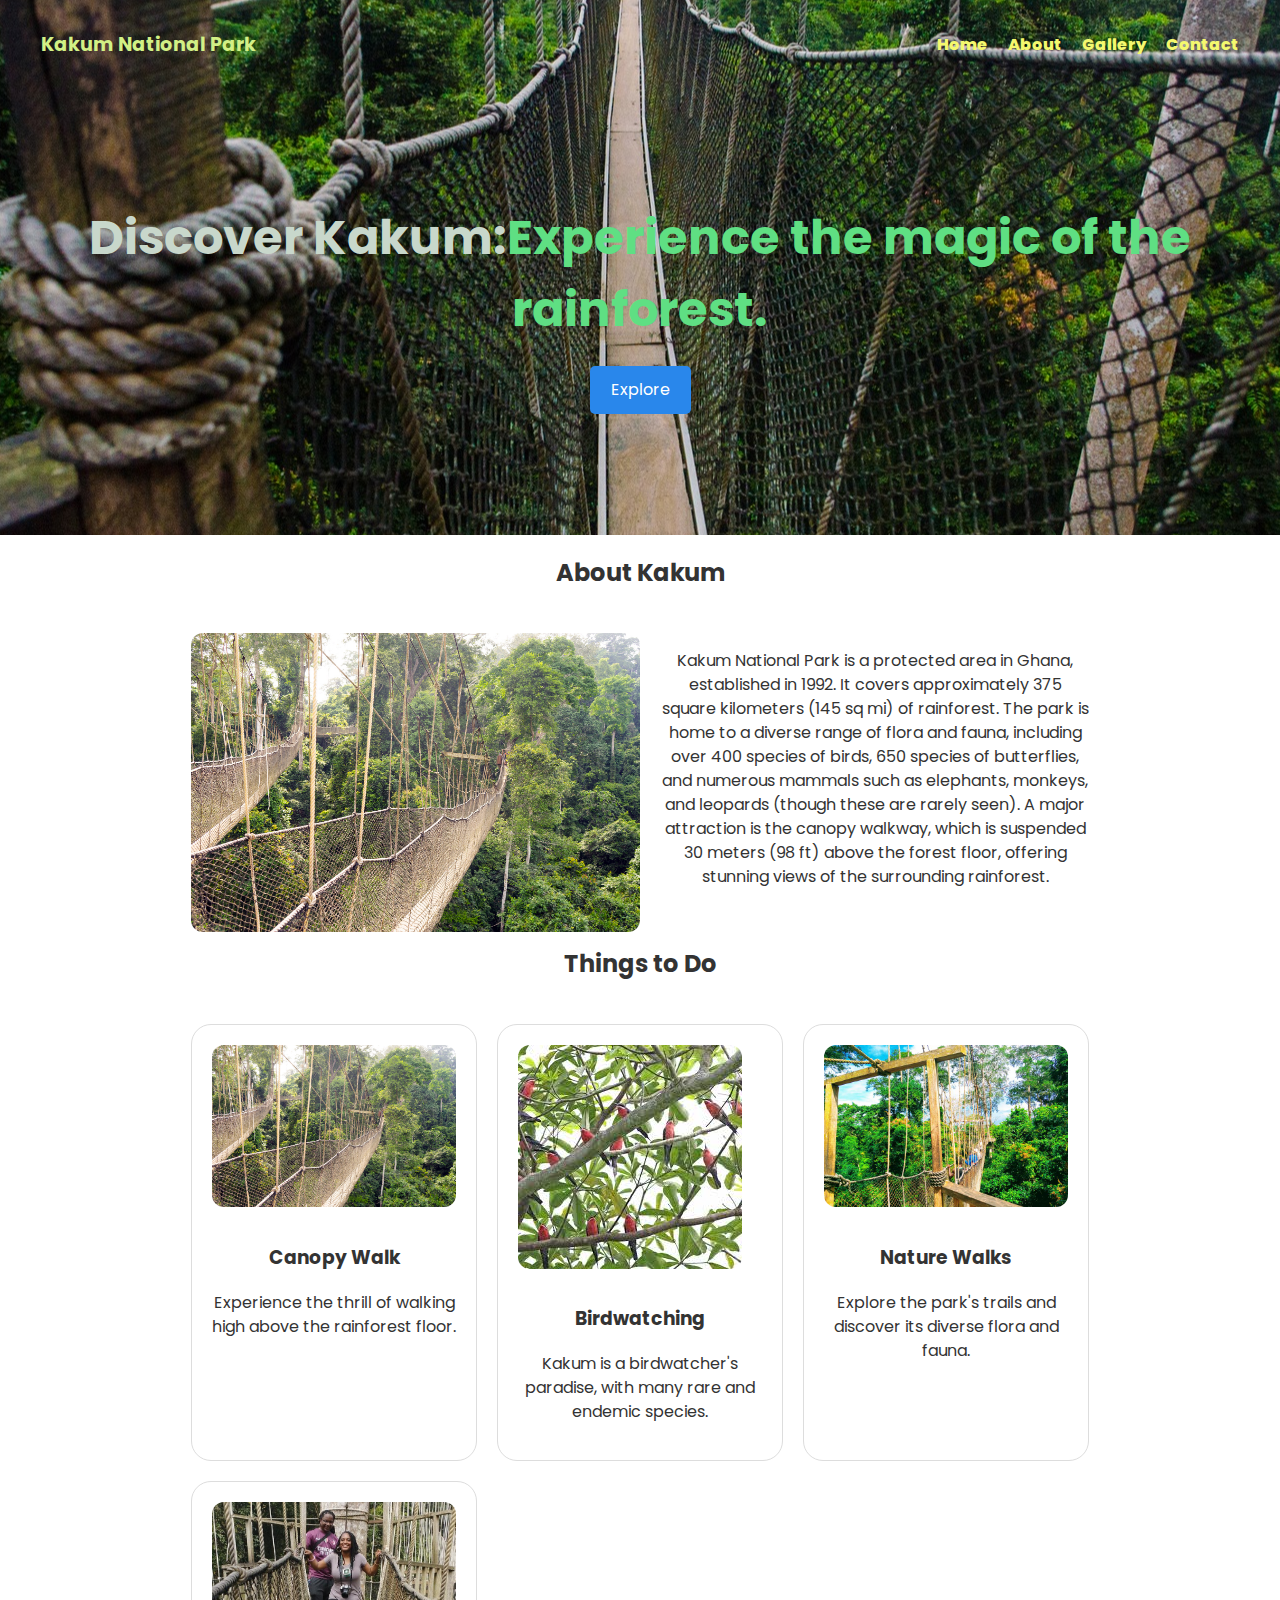
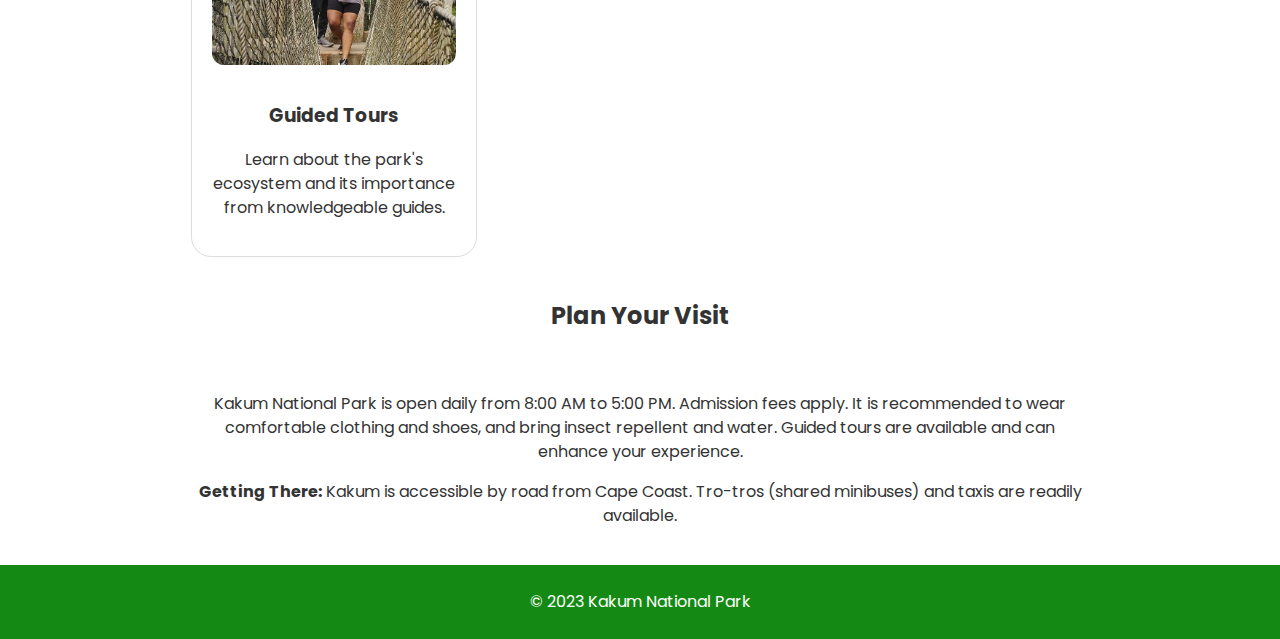
==== Pearson website- JOHN AWUKU SEDEM/index.html @ 00d8217b "Update and rename Index.html to index.html" ====
<!DOCTYPE html>
<html lang="en">
<head>
    <meta charset="UTF-8">
    <meta name="viewport" content="width=device-width, initial-scale=1.0">
    <title>Kakum National Park</title>
    <link rel="stylesheet" href="Style.css">  <link rel="preconnect" href="https://fonts.googleapis.com">
    <link rel="preconnect" href="https://fonts.gstatic.com" crossorigin>
    <link href="https://fonts.googleapis.com/css2?family=Poppins:wght@400;700&display=swap" rel="stylesheet">

</head>
<body>

    <header>
        <nav>
            <div class="logo">Kakum National Park</div>
            <ul>
                <li><a href="#">Home</a></li>
                <li><a href="#about">About</a></li>
                <li><a href="Gal.html">Gallery</a></li>
                <li><a href="Cont.html">Contact</a></li>
            </ul>
        </nav>
        <div class="homey">
            <h1><span>Discover Kakum:</span>Experience the magic of the rainforest.</h1>
            <a href="#plan" class="cta-button">Explore</a>
        </div>
    </header>

    <section id="about" class="section">
        <h2>About Kakum</h2>
        <div class="section-content">
            <img src="Kakum-Canopy-Walk.jpg" alt="Kakum Canopy Walk">
            <p>Kakum National Park is a protected area in Ghana, established in 1992. It covers approximately 375 square kilometers (145 sq mi) of rainforest. The park is home to a diverse range of flora and fauna, including over 400 species of birds, 650 species of butterflies, and numerous mammals such as elephants, monkeys, and leopards (though these are rarely seen).  A major attraction is the canopy walkway, which is suspended 30 meters (98 ft) above the forest floor, offering stunning views of the surrounding rainforest.</p>
        </div>
    </section>

    <section id="activities" class="section">
        <h2>Things to Do</h2>
        <div class="section-content">
          <div class="activity-grid">
            <div class="activity">
                <img src="Kakum-Canopy-Walk.jpg" alt="Canopy Walk">
                <h3>Canopy Walk</h3>
                <p>Experience the thrill of walking high above the rainforest floor.</p>
            </div>
            <div class="activity">
                <img src="Birdwatching.jpg" alt="Birdwatching">
                <h3>Birdwatching</h3>
                <p>Kakum is a birdwatcher's paradise, with many rare and endemic species.</p>
            </div>
            <div class="activity">
                <img src="nature walks.jpg" alt="Nature Walk">
                <h3>Nature Walks</h3>
                <p>Explore the park's trails and discover its diverse flora and fauna.</p>
            </div>
            <div class="activity">
                <img src="guided tour.jpg" alt="Guided Tour">
                <h3>Guided Tours</h3>
                <p>Learn about the park's ecosystem and its importance from knowledgeable guides.</p>
            </div>
          </div>
        </div>
    </section>

    <section id="plan" class="section">
        <h2>Plan Your Visit</h2>
        <div class="section-content">
            <p>Kakum National Park is open daily from 8:00 AM to 5:00 PM.  Admission fees apply.  It is recommended to wear comfortable clothing and shoes, and bring insect repellent and water.  Guided tours are available and can enhance your experience.</p>
            <p><strong>Getting There:</strong> Kakum is accessible by road from Cape Coast.  Tro-tros (shared minibuses) and taxis are readily available.</p>
            </div>
    </section>
    <footer>
        <p>&copy; 2023 Kakum National Park</p>
    </footer>

</body>
</html>
---- Pearson website- JOHN AWUKU SEDEM/Style.css ----
body {
    font-family: 'Poppins', sans-serif; 
    margin: 0;
    line-height: 1.5;
    color: #333; 
}

header {
    background-image: url('gall11.jpg'); 
    background-position: center;
    color: white;
    padding: 21px;
}

nav {
    display: flex;
    justify-content: space-between; 
    align-items: center;
    padding: 10px 20px;
}

.logo {
    font-weight: bold;
    font-size: 1.2em;
    color: rgb(210, 240, 133);
}

nav ul {
    list-style: none;
    margin: 0;
    padding: 0;
    display: flex;
    
}
span{
    color: rgb(200, 215, 203);
    font-weight: bold;
}

nav li {
    margin-left: 20px;
    
}

nav a {
    color: rgb(244, 248, 110);
    text-decoration: none;
    font-weight: 740;
}

.homey {
    text-align: center;
    padding: 100px 0; 
}

.homey h1 {
    font-size: 3em;
    margin-bottom: 20px;
    color: rgb(95, 223, 131);
}

.cta-button {
    display: inline-block;
    background-color: #2987eb; 
    color: white;
    padding: 12px 21px;
    text-decoration: none;
    border-radius: 5px;
}


    /* padding: 40px 20px; */
.section h2 {
    margin-bottom: 21px;
    text-align: center; 
}


.section-content {
    max-width: 898px; 
    margin: 0 auto; 
    background-color: #fff;
    padding: 21px;
    border-radius: 22px;
    text-align: center;
}

.section img {
    max-width: 50%; 
    height: auto;
    float: left; 
    margin-right: 22px;
    border-radius: 12px;
}

.activity-grid {
    display: grid;
    grid-template-columns: repeat(auto-fit, minmax(240px, 1.1fr)); 
    gap: 20px;
    border: #2987eb;
}

.activity {
    border: 1px solid #ddd; 
    padding: 20px;
    text-align: center;
    border-radius: 20px;
    background-color: white;
}

.activity img {
    max-width: 100%;
    height: auto;
    margin-bottom: 11px;
    float: none; 
    border-radius: 12px;
}

footer {
    background-color: rgb(20, 137, 20);
    color: white;
    text-align: center;
    padding: 9px;
}

@media screen and (min-width: 800px){
    .boi{
       max-width: 50%;
       flex: 50%; 
    }
    
}
@media screen and (min-width: 600px){
    .boi{
        max-width: 100%;
        flex: 100%;
    }
    
}
@keyframes appear {
    from {
      opacity: 0.01;
      scale: 0.02;
    }
    to {
      opacity: 1;
      scale: 1;
    }
  }
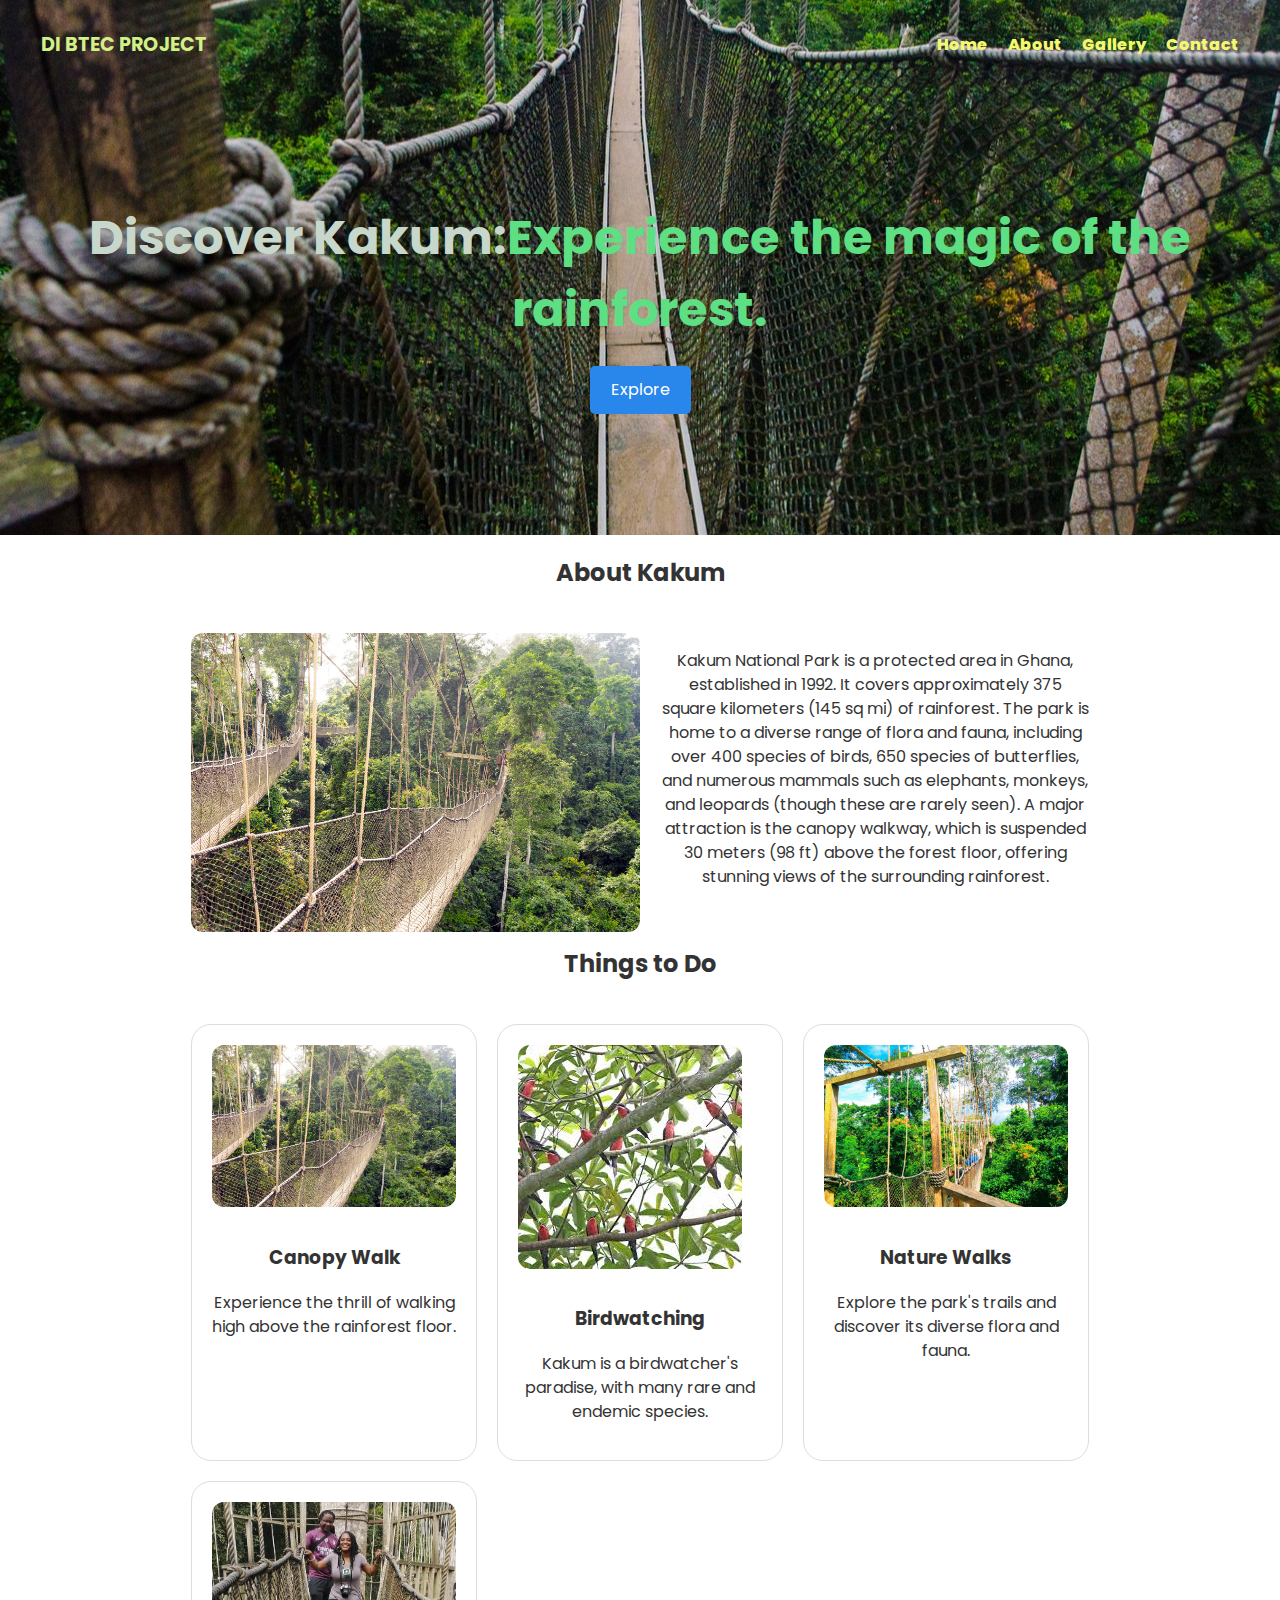
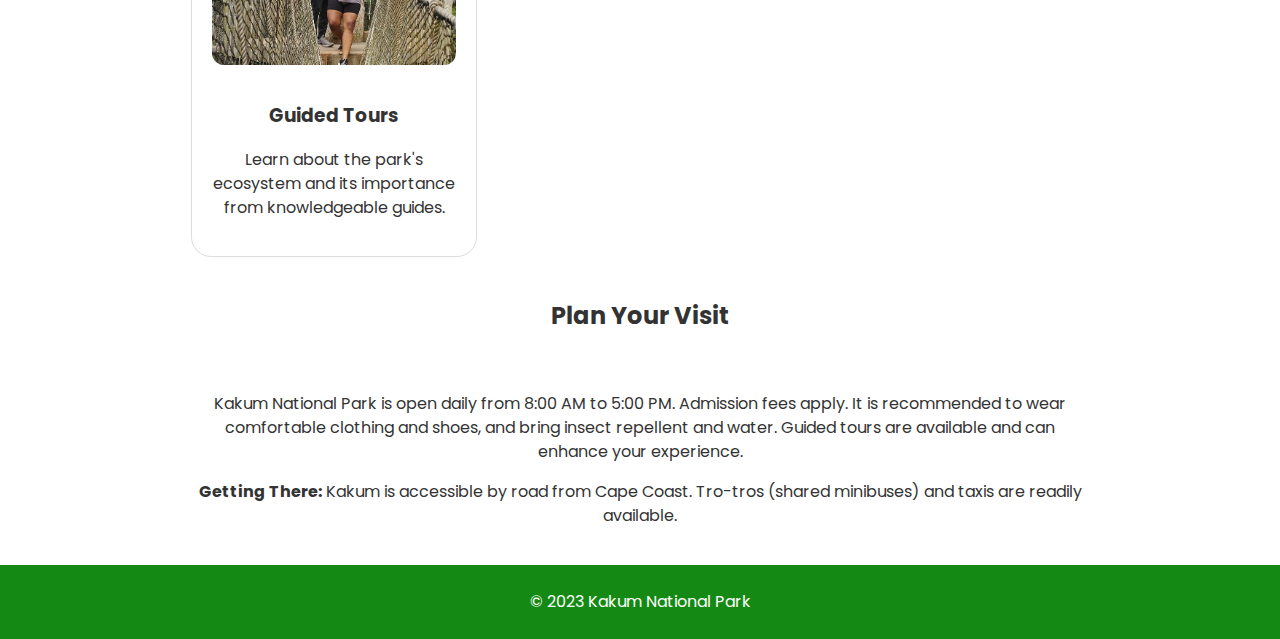
==== commit 6bf0246b: "Update index.html" ====
--- a/Pearson website- JOHN AWUKU SEDEM/index.html
+++ b/Pearson website- JOHN AWUKU SEDEM/index.html
@@ -13,7 +13,7 @@
 
     <header>
         <nav>
-            <div class="logo">Kakum National Park</div>
+            <div class="logo">DI BTEC PROJECT</div>
             <ul>
                 <li><a href="#">Home</a></li>
                 <li><a href="#about">About</a></li>
--- a/Pearson website- JOHN AWUKU SEDEM/Style.css
+++ b/Pearson website- JOHN AWUKU SEDEM/Style.css
@@ -129,14 +129,26 @@
        max-width: 50%;
        flex: 50%; 
     }
-    
+    body {
+    font-family: 'Poppins', sans-serif; 
+    margin: 0;
+    line-height: 1.5;
+    color: #333; 
+    overflow: hidden;
 }
-@media screen and (min-width: 600px){
+}
+@media screen and (min-width: 799px){
     .boi{
         max-width: 100%;
         flex: 100%;
     }
-    
+     body {
+    font-family: 'Poppins', sans-serif; 
+    margin: 0;
+    line-height: 1.5;
+    color: #333; 
+    overflow: hidden;
+}
 }
 @keyframes appear {
     from {
@@ -147,4 +159,4 @@
       opacity: 1;
       scale: 1;
     }
-  }+  }
